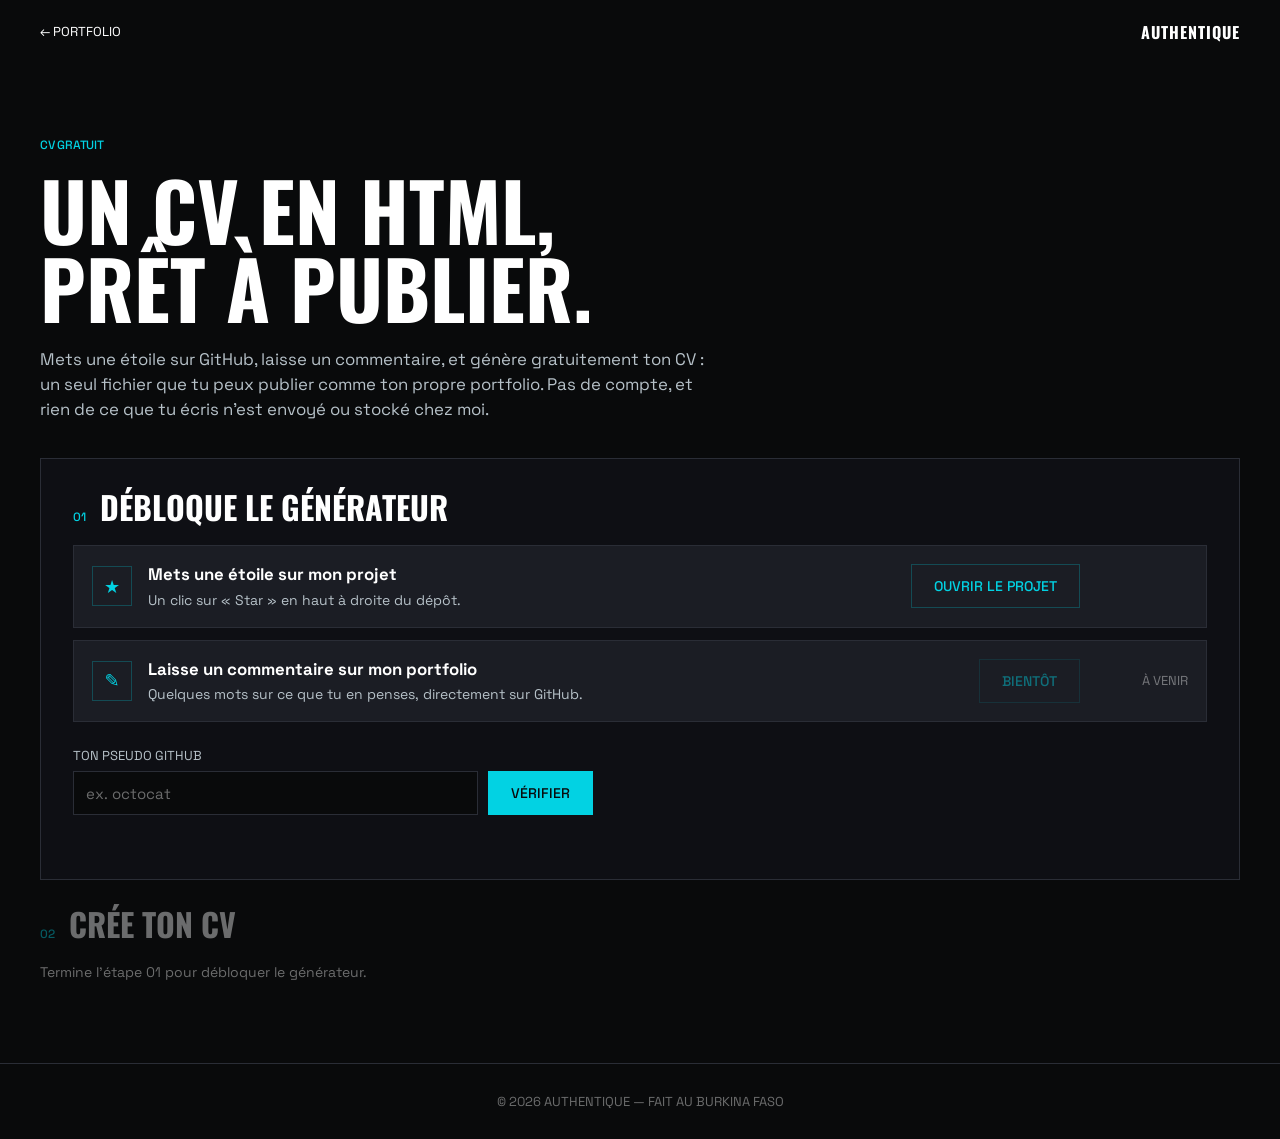
==== cv/index.html @ d5675739 "first commit" ====
<!doctype html>
<html lang="fr">
<head>
<meta charset="utf-8">
<meta name="viewport" content="width=device-width, initial-scale=1">
<title>CV gratuit — Authentique</title>
<meta name="description" content="Mets une étoile sur GitHub, laisse un commentaire et reçois gratuitement un CV en HTML prêt à publier comme ton propre portfolio.">
<link rel="preconnect" href="https://fonts.googleapis.com">
<link rel="preconnect" href="https://fonts.gstatic.com" crossorigin>
<link href="https://fonts.googleapis.com/css2?family=Oswald:wght@500;700&family=Space+Grotesk:wght@400;500;700&display=swap" rel="stylesheet">
<link rel="stylesheet" href="style.css">
</head>
<body>
<header class="top">
  <a class="back" id="backLink" href="../index.html">← portfolio</a>
  <span class="brand">Authentique</span>
</header>

<main>
  <section class="hero">
    <p class="eyebrow">cv gratuit</p>
    <h1>Un CV en HTML,<br>prêt à publier.</h1>
    <p class="lead">Mets une étoile sur GitHub, laisse un commentaire, et génère gratuitement ton CV : un seul fichier que tu peux publier comme ton propre portfolio. Pas de compte, et rien de ce que tu écris n'est envoyé ou stocké chez moi.</p>
  </section>

  <!-- ============ 01 · DÉBLOQUER ============ -->
  <section class="gate panel" id="gate" aria-labelledby="gateH">
    <h2 class="step" id="gateH"><span>01</span> Débloque le générateur</h2>

    <ol class="tasks">
      <li class="task" id="taskStar">
        <span class="ico" aria-hidden="true">★</span>
        <div class="txt"><b>Mets une étoile sur mon projet</b><p id="starHint">Un clic sur « Star » en haut à droite du dépôt.</p></div>
        <a class="btn ghost" id="starLink" href="#" target="_blank" rel="noopener">Ouvrir le projet</a>
        <span class="state" id="starState" aria-live="polite"></span>
      </li>
      <li class="task" id="taskComment">
        <span class="ico" aria-hidden="true">✎</span>
        <div class="txt"><b>Laisse un commentaire sur mon portfolio</b><p id="commentHint">Quelques mots sur ce que tu en penses, directement sur GitHub.</p></div>
        <a class="btn ghost" id="commentLink" href="#" target="_blank" rel="noopener">Écrire un commentaire</a>
        <span class="state" id="commentState" aria-live="polite"></span>
      </li>
    </ol>

    <form class="verify" id="verifyForm" novalidate>
      <label for="login">Ton pseudo GitHub</label>
      <div class="row">
        <input id="login" name="login" type="text" autocomplete="username" autocapitalize="off" spellcheck="false" placeholder="ex. octocat" maxlength="39">
        <button class="btn" id="verifyBtn" type="submit">Vérifier</button>
      </div>
      <p class="msg" id="verifyMsg" role="status" aria-live="polite"></p>
    </form>
    <p class="note" id="setupNote" hidden></p>
  </section>

  <!-- ============ 02 · CRÉER ============ -->
  <section class="builder locked" id="builder" aria-labelledby="buildH">
    <h2 class="step" id="buildH"><span>02</span> Crée ton CV</h2>
    <div class="banner" id="devBanner" hidden>Mode test local : le générateur est ouvert sans vérification.</div>

    <div class="grid">
      <form class="form" id="cvForm" autocomplete="off" novalidate>
        <fieldset>
          <legend>Modèle</legend>
          <div class="tpls" id="tpls"></div>
        </fieldset>

        <fieldset>
          <legend>Identité</legend>
          <div class="photo-row">
            <div class="photo-prev" id="photoPrev" aria-hidden="true"></div>
            <div>
              <label class="btn ghost small" for="photo">Ajouter une photo</label>
              <input id="photo" type="file" accept="image/*" hidden>
              <button class="link" type="button" id="photoClear" hidden>Retirer</button>
              <p class="hint">Facultatif. Elle reste dans ton navigateur.</p>
            </div>
          </div>
          <div class="two">
            <label>Nom complet<input name="name" placeholder="Awa Ouédraogo"></label>
            <label>Titre<input name="title" placeholder="Développeuse web full stack"></label>
          </div>
          <div class="two">
            <label>Email<input name="email" type="email" placeholder="awa@exemple.com"></label>
            <label>Téléphone<input name="phone" placeholder="+226 70 00 00 00"></label>
          </div>
          <label>Ville, pays<input name="city" placeholder="Ouagadougou, Burkina Faso"></label>
          <label>Présentation<textarea name="summary" rows="4" placeholder="En quelques lignes : qui tu es, ce que tu sais faire, ce que tu cherches."></textarea></label>
        </fieldset>

        <fieldset>
          <legend>Liens</legend>
          <div class="three">
            <label>GitHub<input name="github" placeholder="github.com/pseudo"></label>
            <label>LinkedIn<input name="linkedin" placeholder="linkedin.com/in/pseudo"></label>
            <label>Site web<input name="site" placeholder="monsite.com"></label>
          </div>
        </fieldset>

        <fieldset>
          <legend>Compétences et langues</legend>
          <label>Compétences <span class="hint">séparées par des virgules</span><input name="skills" placeholder="JavaScript, React, Python, Figma"></label>
          <label>Langues <span class="hint">séparées par des virgules</span><input name="langs" placeholder="Français, Anglais, Mooré"></label>
        </fieldset>

        <fieldset>
          <legend>Expériences</legend>
          <div class="rep" id="repExp"></div>
          <button class="btn ghost small" type="button" data-add="exp">+ Ajouter une expérience</button>
        </fieldset>

        <fieldset>
          <legend>Projets</legend>
          <div class="rep" id="repProjects"></div>
          <button class="btn ghost small" type="button" data-add="projects">+ Ajouter un projet</button>
        </fieldset>

        <fieldset>
          <legend>Formation</legend>
          <div class="rep" id="repEdu"></div>
          <button class="btn ghost small" type="button" data-add="edu">+ Ajouter une formation</button>
        </fieldset>
      </form>

      <aside class="preview">
        <div class="preview-bar">
          <span>Aperçu</span>
          <div class="actions">
            <button class="btn ghost small" type="button" id="printBtn">Imprimer / PDF</button>
            <button class="btn small" type="button" id="dlBtn">Télécharger le CV (.html)</button>
          </div>
        </div>
        <iframe id="frame" title="Aperçu du CV" sandbox="allow-same-origin allow-modals"></iframe>
      </aside>
    </div>

    <!-- ============ 03 · PUBLIER ============ -->
    <div class="publish panel">
      <h2 class="step"><span>03</span> Publie-le gratuitement</h2>
      <ol class="how">
        <li><b>Télécharge</b> ton CV avec le bouton ci-dessus.</li>
        <li><b>Renomme</b> le fichier en <code>index.html</code>.</li>
        <li>Va sur <a href="https://app.netlify.com/drop" target="_blank" rel="noopener">app.netlify.com/drop</a> et <b>glisse le fichier</b> dans la page : tu obtiens un lien public en quelques secondes.</li>
      </ol>
      <p class="hint">Autre option : crée un dépôt GitHub, ajoute-y <code>index.html</code>, puis active GitHub Pages dans les réglages.</p>
    </div>
  </section>
</main>

<footer class="foot">© <span id="year"></span> Authentique — fait au Burkina Faso</footer>
<script type="module" src="app.js"></script>
</body>
</html>
---- cv/style.css ----
:root {
  --bg: #090a0b; --surface: #0e0f14; --raised: #1b1d24; --line: #2a2d36;
  --fg: #fff; --muted: #b6c1c8; --faint: rgb(255 255 255 / 0.4);
  --accent: #02d2e3; --accent-soft: rgb(2 210 227 / 0.25);
  --ok: #3ddc97; --bad: #ff6b6b;
  --font-sans: "Space Grotesk", system-ui, sans-serif; --font-display: "Oswald", Impact, sans-serif;
  --ease: cubic-bezier(0.2, 0, 0, 1);
}
*, *::before, *::after { box-sizing: border-box; }
html { color-scheme: dark; }
body { margin: 0; background: var(--bg); color: var(--fg); font: 16px/1.5 var(--font-sans); -webkit-font-smoothing: antialiased; }
a { color: inherit; }
:focus-visible { outline: 2px solid var(--accent); outline-offset: 3px; }
[hidden] { display: none !important; }
h1, h2, p, ol, ul { margin: 0; padding: 0; }
ol, ul { list-style: none; }

.top { display: flex; align-items: center; justify-content: space-between; padding: 20px clamp(16px, 4vw, 40px); }
.back { font-size: 13px; text-transform: uppercase; text-decoration: none; transition: color 150ms var(--ease); }
.back:hover { color: var(--accent); }
.brand { font-family: var(--font-display); font-weight: 700; text-transform: uppercase; letter-spacing: 0.06em; }

main { width: min(1240px, 100% - 2 * clamp(16px, 4vw, 40px)); margin: 0 auto; padding-bottom: 80px; }
.hero { padding: clamp(32px, 6vw, 72px) 0 36px; max-width: 820px; }
.eyebrow { font-size: 12px; font-weight: 500; text-transform: uppercase; color: var(--accent); letter-spacing: -0.02em; margin-bottom: 16px; }
.hero h1 { font-family: var(--font-display); font-weight: 700; text-transform: uppercase; line-height: 0.98; font-size: clamp(2.6rem, 7vw, 5rem); }
.lead { margin-top: 20px; color: var(--muted); font-size: 1.05rem; max-width: 62ch; }

.panel { position: relative; background: var(--surface); border: 1px solid var(--line); padding: clamp(20px, 3vw, 32px); margin-bottom: 28px; }
.step { display: flex; align-items: baseline; gap: 14px; font-family: var(--font-display); font-weight: 700; font-size: clamp(1.5rem, 3vw, 2rem); text-transform: uppercase; line-height: 1; margin-bottom: 22px; }
.step span { font-family: var(--font-sans); font-size: 12px; font-weight: 500; color: var(--accent); letter-spacing: -0.02em; }

.btn { display: inline-flex; align-items: center; justify-content: center; gap: 8px; min-height: 44px; padding: 0 22px; background: var(--accent); color: var(--bg); border: 1px solid var(--accent); font: 500 14px/1 var(--font-sans); text-transform: uppercase; text-decoration: none; cursor: pointer; transition: background 150ms var(--ease), color 150ms var(--ease), opacity 150ms; }
.btn:hover { background: transparent; color: var(--accent); }
.btn.ghost { background: transparent; color: var(--accent); border-color: var(--accent-soft); }
.btn.ghost:hover { background: var(--accent); color: var(--bg); border-color: var(--accent); }
.btn.small { min-height: 36px; padding: 0 14px; font-size: 12px; }
.btn[disabled] { opacity: 0.45; pointer-events: none; }
.link { background: none; border: 0; color: var(--muted); text-decoration: underline; cursor: pointer; font: inherit; font-size: 13px; margin-left: 10px; }

/* tâches */
.tasks { display: grid; gap: 12px; }
.task { display: grid; grid-template-columns: auto 1fr auto auto; align-items: center; gap: 16px; padding: 16px 18px; background: var(--raised); border: 1px solid var(--line); transition: border-color 250ms var(--ease); }
.task .ico { display: grid; place-items: center; width: 40px; height: 40px; border: 1px solid var(--accent-soft); color: var(--accent); font-size: 18px; }
.task b { display: block; font-size: 1.05rem; }
.task p { color: var(--muted); font-size: 14px; margin-top: 2px; }
.state { min-width: 92px; text-align: right; font-size: 13px; text-transform: uppercase; color: var(--faint); }
.task.ok { border-color: var(--ok); }
.task.ok .ico { color: var(--ok); border-color: var(--ok); }
.task.ok .state { color: var(--ok); }
.task.ko .state { color: var(--bad); }
.verify { margin-top: 24px; max-width: 520px; }
.verify label, .form label { display: block; font-size: 13px; text-transform: uppercase; color: var(--muted); margin-bottom: 6px; }
.row { display: flex; gap: 10px; }
input, textarea { width: 100%; min-height: 44px; padding: 10px 12px; background: var(--bg); color: var(--fg); border: 1px solid var(--line); border-radius: 0; font: 15px/1.4 var(--font-sans); text-transform: none; transition: border-color 150ms var(--ease); }
input::placeholder, textarea::placeholder { color: var(--faint); }
input:hover, textarea:hover { border-color: #3a3e4a; }
input:focus-visible, textarea:focus-visible { outline: none; border-color: var(--accent); }
textarea { resize: vertical; min-height: 96px; }
.msg { margin-top: 12px; min-height: 1.4em; font-size: 14px; color: var(--muted); }
.msg.bad { color: var(--bad); } .msg.good { color: var(--ok); }
.note { margin-top: 16px; padding: 12px 14px; border: 1px dashed var(--accent-soft); color: var(--muted); font-size: 14px; }
.note code, .how code, .hint code { font: 13px ui-monospace, Menlo, monospace; color: var(--accent); }

/* générateur */
.builder.locked .grid, .builder.locked .publish { display: none; }
.builder.locked > .step { opacity: 0.4; }
.builder.locked::after { content: "Termine l'étape 01 pour débloquer le générateur."; display: block; color: var(--faint); font-size: 14px; }
.banner { margin-bottom: 18px; padding: 10px 14px; background: var(--raised); border-left: 3px solid var(--accent); color: var(--muted); font-size: 14px; }
.grid { display: grid; grid-template-columns: minmax(0, 520px) minmax(0, 1fr); gap: 28px; align-items: start; margin-bottom: 28px; }
.form { display: grid; gap: 18px; }
fieldset { margin: 0; padding: 18px; border: 1px solid var(--line); background: var(--surface); display: grid; gap: 14px; min-width: 0; }
legend { padding: 0 8px; font-family: var(--font-display); font-weight: 500; text-transform: uppercase; letter-spacing: 0.04em; color: var(--accent); }
.two { display: grid; grid-template-columns: 1fr 1fr; gap: 12px; }
.three { display: grid; grid-template-columns: repeat(3, 1fr); gap: 12px; }
.hint { color: var(--faint); font-size: 12px; text-transform: none; font-weight: 400; }
.form label .hint { margin-left: 6px; }
.tpls { display: grid; grid-template-columns: repeat(3, 1fr); gap: 10px; }
.tpl { position: relative; cursor: pointer; }
.tpl input { position: absolute; opacity: 0; inset: 0; min-height: 0; }
.tpl span { display: block; height: 100%; padding: 12px; border: 1px solid var(--line); background: var(--raised); text-transform: uppercase; font-size: 13px; transition: border-color 150ms var(--ease), background 150ms; }
.tpl b { display: block; font-family: var(--font-display); font-size: 17px; font-weight: 500; letter-spacing: 0.02em; }
.tpl small { display: block; margin-top: 4px; color: var(--muted); text-transform: none; font-size: 12px; line-height: 1.3; }
.tpl input:checked + span { border-color: var(--accent); background: rgb(2 210 227 / 0.08); }
.tpl input:focus-visible + span { outline: 2px solid var(--accent); outline-offset: 2px; }
.photo-row { display: flex; gap: 16px; align-items: center; }
.photo-row label { margin: 0; }
.form label.btn { display: inline-flex; width: auto; margin: 0; color: var(--accent); }
.form label.btn:hover { color: var(--bg); }
.photo-prev { width: 72px; height: 72px; background: var(--raised) center / cover; border: 1px solid var(--line); flex: none; }
.rep { display: grid; gap: 12px; }
.entry { position: relative; padding: 14px; border: 1px solid var(--line); background: var(--raised); display: grid; gap: 10px; }
.entry .x { position: absolute; top: 6px; right: 6px; width: 30px; height: 30px; background: none; border: 0; color: var(--muted); font-size: 20px; line-height: 1; cursor: pointer; }
.entry .x:hover { color: var(--bad); }
.entry .two { padding-right: 24px; }

.preview { position: sticky; top: 16px; }
.preview-bar { display: flex; align-items: center; justify-content: space-between; gap: 12px; flex-wrap: wrap; padding: 10px 0 12px; text-transform: uppercase; font-size: 13px; color: var(--muted); }
.actions { display: flex; gap: 8px; flex-wrap: wrap; }
#frame { display: block; width: 100%; height: min(78vh, 900px); border: 1px solid var(--line); background: #fff; }

.how { display: grid; gap: 10px; counter-reset: s; }
.how li { counter-increment: s; position: relative; padding-left: 38px; color: var(--muted); }
.how li::before { content: counter(s); position: absolute; left: 0; top: 0; width: 26px; height: 26px; display: grid; place-items: center; border: 1px solid var(--accent-soft); color: var(--accent); font-size: 13px; }
.how b { color: var(--fg); font-weight: 500; }
.how a { color: var(--accent); }
.publish .hint { margin-top: 14px; font-size: 13px; }
.foot { padding: 28px; text-align: center; color: var(--faint); font-size: 13px; text-transform: uppercase; border-top: 1px solid var(--line); }

@media (max-width: 1080px) {
  .grid { grid-template-columns: 1fr; }
  .preview { position: static; }
  #frame { height: 70vh; }
}
@media (max-width: 640px) {
  .task { grid-template-columns: auto 1fr; }
  .task .btn { grid-column: 1 / -1; }
  .state { grid-column: 1 / -1; text-align: left; min-height: 0; }
  .state:empty { display: none; }
  .two, .three, .tpls { grid-template-columns: 1fr; }
  .row { flex-direction: column; }
  .actions { width: 100%; } .actions .btn { flex: 1; }
}
@media (prefers-reduced-motion: reduce) { * { transition: none !important; } }
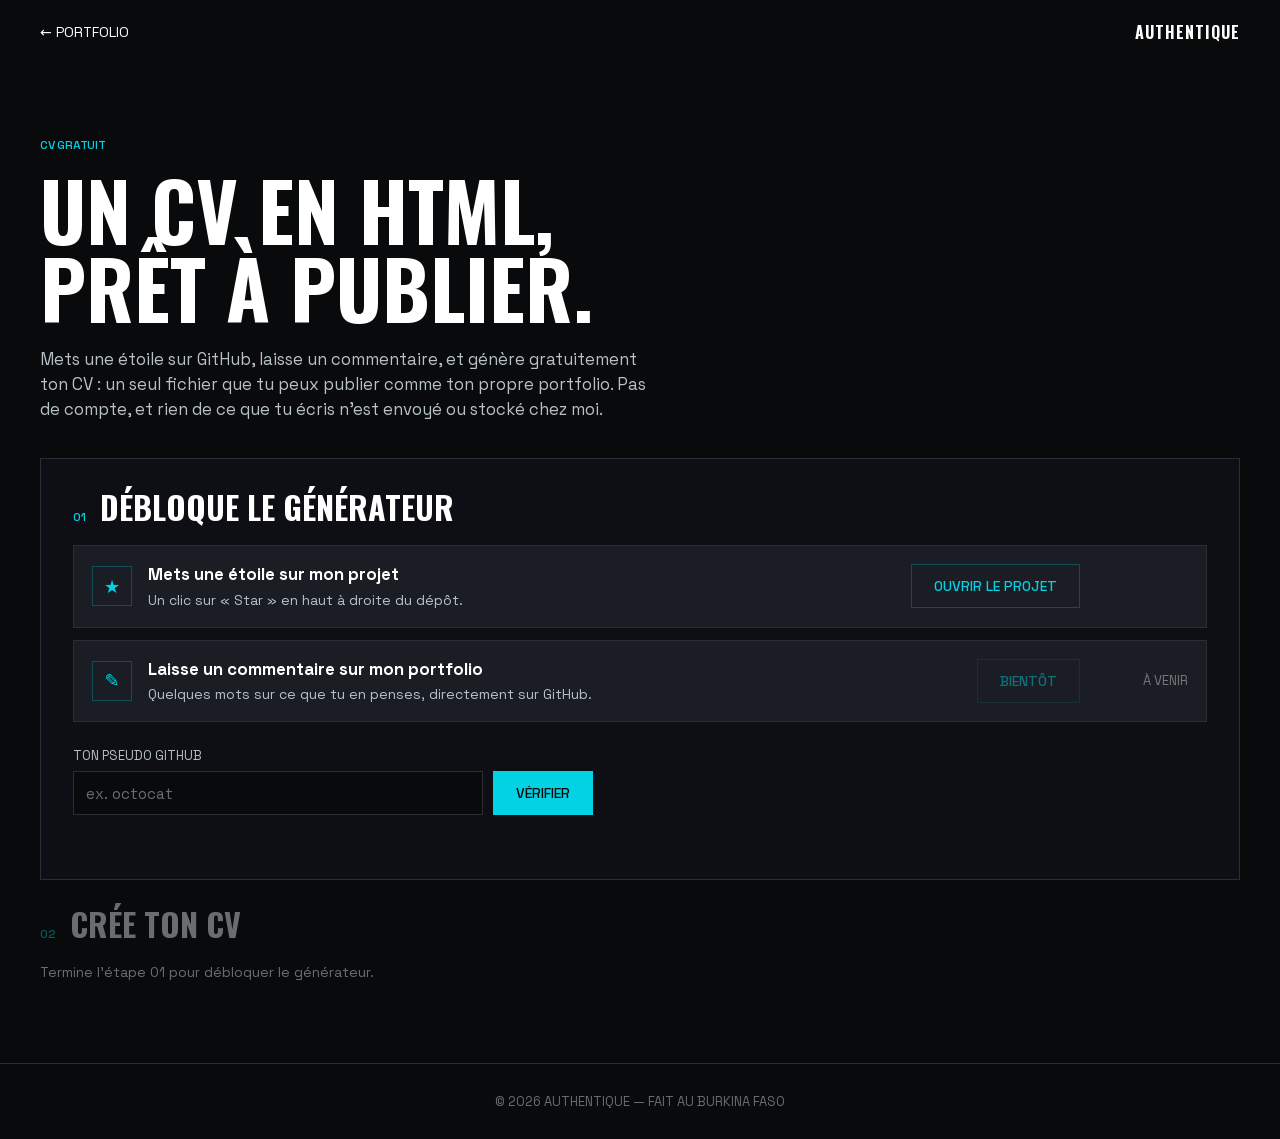
==== commit 0eb6edbc: "SEO phase 2 : contenu statique, vitesse, images, mobile - Frise, projets et contacts présents en HTM" ====
--- a/cv/index.html
+++ b/cv/index.html
@@ -3,16 +3,43 @@
 <head>
 <meta charset="utf-8">
 <meta name="viewport" content="width=device-width, initial-scale=1">
-<title>CV gratuit — Authentique</title>
+<title>CV gratuit en HTML, prêt à publier | Authentique Studio</title>
 <meta name="description" content="Mets une étoile sur GitHub, laisse un commentaire et reçois gratuitement un CV en HTML prêt à publier comme ton propre portfolio.">
-<link rel="preconnect" href="https://fonts.googleapis.com">
-<link rel="preconnect" href="https://fonts.gstatic.com" crossorigin>
-<link href="https://fonts.googleapis.com/css2?family=Oswald:wght@500;700&family=Space+Grotesk:wght@400;500;700&display=swap" rel="stylesheet">
+<link rel="canonical" href="https://authentique.is-a.dev/cv/">
+<link rel="icon" type="image/png" href="/favicon.png">
+<meta property="og:type" content="website">
+<meta property="og:locale" content="fr_FR">
+<meta property="og:site_name" content="Authentique Studio">
+<meta property="og:url" content="https://authentique.is-a.dev/cv/">
+<meta property="og:title" content="CV gratuit en HTML, prêt à publier | Authentique Studio">
+<meta property="og:description" content="Reçois gratuitement un CV en HTML prêt à publier comme ton propre portfolio.">
+<meta property="og:image" content="https://authentique.is-a.dev/assets/about/portrait.jpg">
+<script type="application/ld+json">
+{
+  "@context": "https://schema.org",
+  "@type": "WebApplication",
+  "name": "Générateur de CV gratuit",
+  "url": "https://authentique.is-a.dev/cv/",
+  "applicationCategory": "BusinessApplication",
+  "operatingSystem": "Tous (navigateur web)",
+  "browserRequirements": "Requires JavaScript",
+  "inLanguage": "fr",
+  "isAccessibleForFree": true,
+  "offers": { "@type": "Offer", "price": "0", "priceCurrency": "XOF" },
+  "author": { "@type": "Person", "@id": "https://authentique.is-a.dev/#person", "name": "Emmanuel Baguemzanre" }
+}
+</script>
+<link rel="preload" href="/assets/fonts/oswald-latin.woff2" as="font" type="font/woff2" crossorigin>
+<link rel="preload" href="/assets/fonts/space-grotesk-latin.woff2" as="font" type="font/woff2" crossorigin>
+<style>
+@font-face { font-family: "Oswald"; font-style: normal; font-weight: 400 700; font-display: swap; src: url("/assets/fonts/oswald-latin.woff2") format("woff2"); }
+@font-face { font-family: "Space Grotesk"; font-style: normal; font-weight: 400 700; font-display: swap; src: url("/assets/fonts/space-grotesk-latin.woff2") format("woff2"); }
+</style>
 <link rel="stylesheet" href="style.css">
 </head>
 <body>
 <header class="top">
-  <a class="back" id="backLink" href="../index.html">← portfolio</a>
+  <a class="back" id="backLink" href="/">← portfolio</a>
   <span class="brand">Authentique</span>
 </header>
 
--- a/cv/style.css
+++ b/cv/style.css
@@ -16,7 +16,7 @@
 ol, ul { list-style: none; }
 
 .top { display: flex; align-items: center; justify-content: space-between; padding: 20px clamp(16px, 4vw, 40px); }
-.back { font-size: 13px; text-transform: uppercase; text-decoration: none; transition: color 150ms var(--ease); }
+.back { display: inline-block; padding: 14px 0; margin: -14px 0; font-size: 14px; text-transform: uppercase; text-decoration: none; transition: color 150ms var(--ease); }
 .back:hover { color: var(--accent); }
 .brand { font-family: var(--font-display); font-weight: 700; text-transform: uppercase; letter-spacing: 0.06em; }
 
